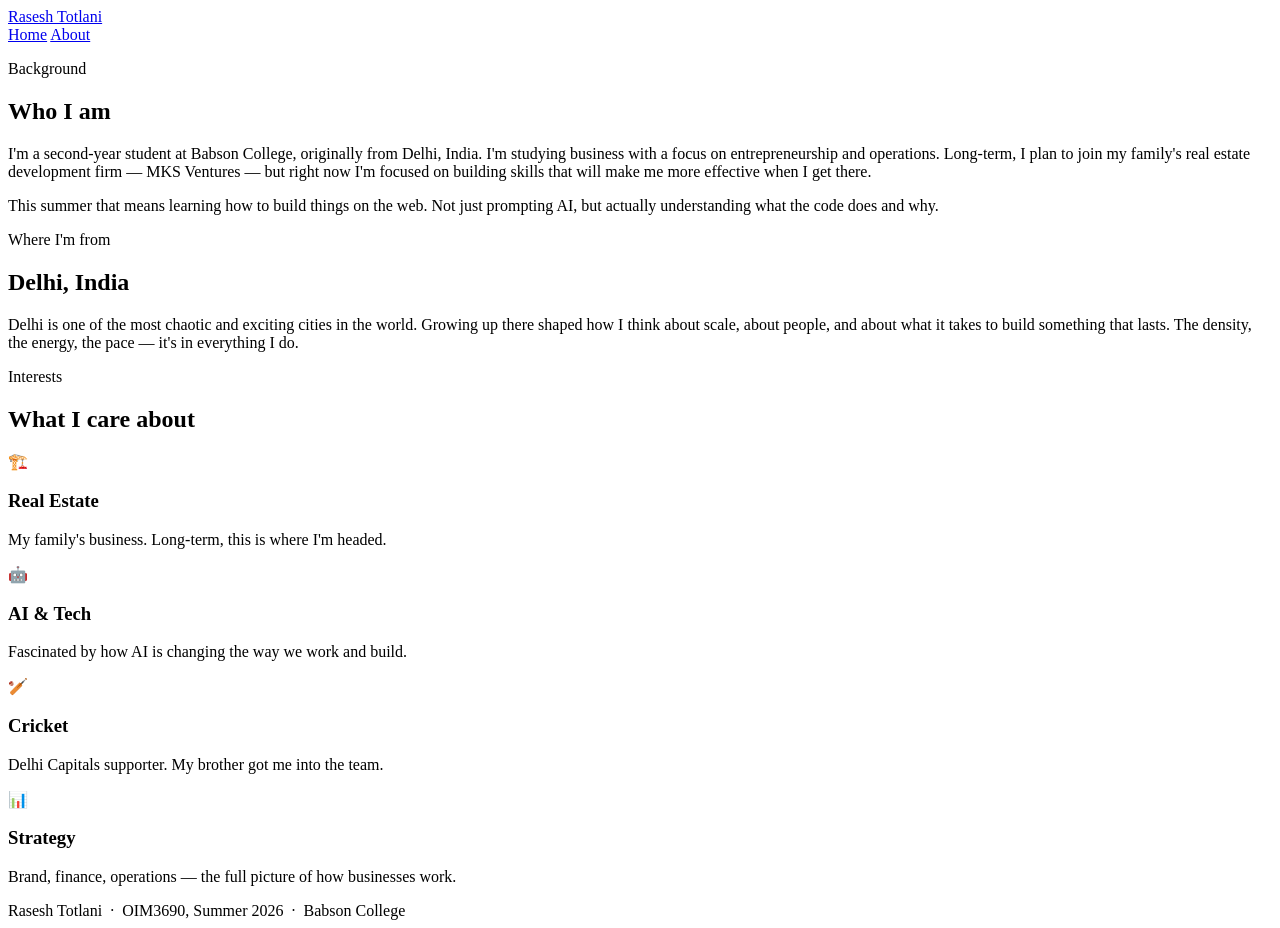
==== about-me.html @ 9bfad537 "updated personal website added an external css stylesheet, updated the content." ====
<!DOCTYPE html>
<html lang="en">
<head>
  <meta charset="UTF-8" />
  <meta name="viewport" content="width=device-width, initial-scale=1.0" />
  <title>About — Rasesh Totlani</title>
  <link rel="preconnect" href="https://fonts.googleapis.com" />
  <link rel="preconnect" href="https://fonts.gstatic.com" crossorigin />
  <link href="https://fonts.googleapis.com/css2?family=Cormorant+Garamond:ital,wght@0,300;0,400;1,300;1,400&family=Inter:wght@300;400;500&display=swap" rel="stylesheet" />
  <link rel="stylesheet" href="css/styles.css" />
</head>
<body>

  <header>
    <a href="index.html" class="site-name">Rasesh Totlani</a>
    <nav>
      <a href="index.html">Home</a>
      <a href="about-me.html" class="active">About</a>
    </nav>
  </header>

  <div class="page-wrap">

    <section>
      <p class="section-label">Background</p>
      <h2>Who I am</h2>
      <p>
        I'm a second-year student at Babson College, originally from Delhi, India. I'm studying business with a focus on entrepreneurship and operations. Long-term, I plan to join my family's real estate development firm — MKS Ventures — but right now I'm focused on building skills that will make me more effective when I get there.
      </p>
      <p>
        This summer that means learning how to build things on the web. Not just prompting AI, but actually understanding what the code does and why.
      </p>
    </section>

    <section>
      <p class="section-label">Where I'm from</p>
      <h2>Delhi, India</h2>
      <p>
        Delhi is one of the most chaotic and exciting cities in the world. Growing up there shaped how I think about scale, about people, and about what it takes to build something that lasts. The density, the energy, the pace — it's in everything I do.
      </p>
    </section>

    <section>
      <p class="section-label">Interests</p>
      <h2>What I care about</h2>

      <div class="interests-grid">
        <div class="interest-card">
          <span class="icon">🏗️</span>
          <h3>Real Estate</h3>
          <p>My family's business. Long-term, this is where I'm headed.</p>
        </div>
        <div class="interest-card">
          <span class="icon">🤖</span>
          <h3>AI & Tech</h3>
          <p>Fascinated by how AI is changing the way we work and build.</p>
        </div>
        <div class="interest-card">
          <span class="icon">🏏</span>
          <h3>Cricket</h3>
          <p>Delhi Capitals supporter. My brother got me into the team.</p>
        </div>
        <div class="interest-card">
          <span class="icon">📊</span>
          <h3>Strategy</h3>
          <p>Brand, finance, operations — the full picture of how businesses work.</p>
        </div>
      </div>
    </section>

  </div>

  <footer>
    Rasesh Totlani &nbsp;·&nbsp; OIM3690, Summer 2026 &nbsp;·&nbsp; Babson College
  </footer>

</body>
</html>
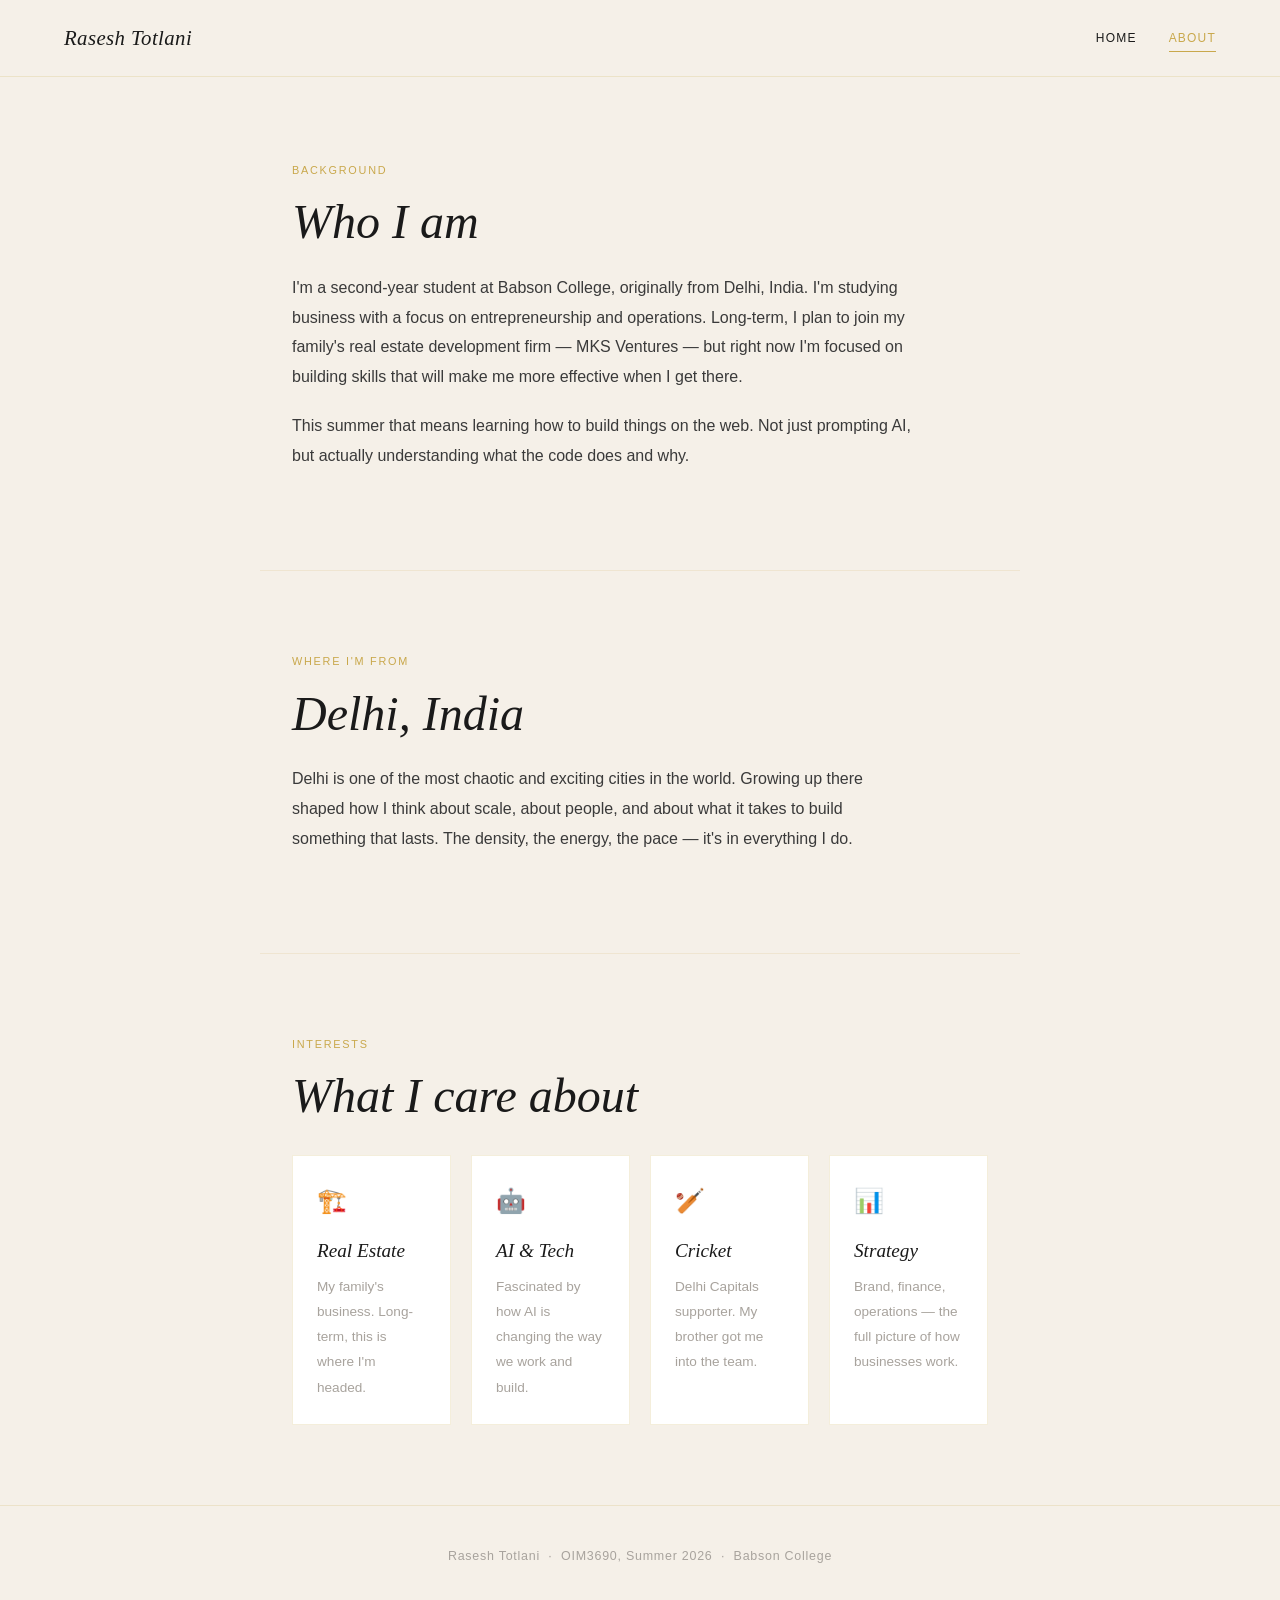
==== commit 25026bf0: "links updated links to connect css" ====
--- a/about-me.html
+++ b/about-me.html
@@ -7,7 +7,7 @@
   <link rel="preconnect" href="https://fonts.googleapis.com" />
   <link rel="preconnect" href="https://fonts.gstatic.com" crossorigin />
   <link href="https://fonts.googleapis.com/css2?family=Cormorant+Garamond:ital,wght@0,300;0,400;1,300;1,400&family=Inter:wght@300;400;500&display=swap" rel="stylesheet" />
-  <link rel="stylesheet" href="css/styles.css" />
+  <link rel="stylesheet" href="styles.css" />
 </head>
 <body>
 
--- a/styles.css
+++ b/styles.css
@@ -0,0 +1,278 @@
+/* Rasesh Totlani — Personal Site
+   username.github.io */
+
+*, *::before, *::after { box-sizing: border-box; margin: 0; padding: 0; }
+
+:root {
+  --gold:     #C9A84C;
+  --cream:    #F5F0E8;
+  --charcoal: #1A1A1A;
+  --grey:     #A8A39D;
+  --white:    #FFFFFF;
+  --display:  'Cormorant Garamond', Georgia, serif;
+  --body:     'Inter', Helvetica, sans-serif;
+}
+
+html { scroll-behavior: smooth; }
+
+body {
+  background: var(--cream);
+  color: var(--charcoal);
+  font-family: var(--body);
+  font-weight: 300;
+  line-height: 1.75;
+  overflow-x: hidden;
+}
+
+img {
+  max-width: 100%;
+  height: auto;
+}
+
+a {
+  color: var(--gold);
+  text-decoration: none;
+}
+
+a:hover {
+  text-decoration: underline;
+}
+
+/* ── NAV ── */
+header {
+  position: fixed;
+  top: 0; left: 0;
+  width: 100%;
+  z-index: 100;
+  display: flex;
+  align-items: center;
+  justify-content: space-between;
+  padding: 1.25rem 3rem;
+  background: rgba(245, 240, 232, 0.93);
+  backdrop-filter: blur(8px);
+  border-bottom: 1px solid rgba(201, 168, 76, 0.2);
+}
+
+.site-name {
+  font-family: var(--display);
+  font-size: 1.3rem;
+  font-weight: 400;
+  font-style: italic;
+  color: var(--charcoal);
+  text-decoration: none;
+  letter-spacing: 0.02em;
+}
+
+nav {
+  display: flex;
+  gap: 2rem;
+}
+
+nav a {
+  font-family: var(--body);
+  font-size: 0.75rem;
+  letter-spacing: 0.1em;
+  text-transform: uppercase;
+  color: var(--charcoal);
+  text-decoration: none;
+  position: relative;
+  transition: color 0.2s;
+}
+
+nav a::after {
+  content: '';
+  position: absolute;
+  bottom: -3px; left: 0;
+  width: 0; height: 1px;
+  background: var(--gold);
+  transition: width 0.3s ease;
+}
+
+nav a:hover { color: var(--gold); }
+nav a:hover::after,
+nav a.active::after { width: 100%; }
+nav a.active { color: var(--gold); }
+
+/* ── HERO ── */
+.hero {
+  min-height: 100vh;
+  display: flex;
+  flex-direction: column;
+  align-items: center;
+  justify-content: center;
+  text-align: center;
+  padding: 8rem 2rem 4rem;
+}
+
+.hero-eyebrow {
+  font-family: var(--body);
+  font-size: 0.72rem;
+  letter-spacing: 0.18em;
+  text-transform: uppercase;
+  color: var(--gold);
+  margin-bottom: 1.5rem;
+}
+
+.hero h1 {
+  font-family: var(--display);
+  font-size: clamp(3.5rem, 9vw, 7rem);
+  font-weight: 300;
+  font-style: italic;
+  color: var(--charcoal);
+  line-height: 1.05;
+  letter-spacing: -0.01em;
+  margin-bottom: 1.5rem;
+}
+
+.hero-sub {
+  font-family: var(--body);
+  font-size: 0.9rem;
+  color: var(--grey);
+  letter-spacing: 0.06em;
+  max-width: 380px;
+  line-height: 1.8;
+}
+
+.hero-divider {
+  width: 40px;
+  height: 1px;
+  background: var(--gold);
+  margin: 2rem auto;
+}
+
+/* ── SECTIONS ── */
+.page-wrap {
+  padding-top: 80px;
+}
+
+section {
+  max-width: 760px;
+  margin: 0 auto;
+  padding: 5rem 2rem;
+  border-bottom: 1px solid rgba(201, 168, 76, 0.15);
+}
+
+section:last-of-type {
+  border-bottom: none;
+}
+
+.section-label {
+  font-family: var(--body);
+  font-size: 0.68rem;
+  letter-spacing: 0.16em;
+  text-transform: uppercase;
+  color: var(--gold);
+  margin-bottom: 1rem;
+}
+
+section h2 {
+  font-family: var(--display);
+  font-size: clamp(2rem, 4vw, 3rem);
+  font-weight: 300;
+  font-style: italic;
+  color: var(--charcoal);
+  margin-bottom: 1.5rem;
+  line-height: 1.1;
+}
+
+section p {
+  font-size: 1rem;
+  color: #3a3a3a;
+  margin-bottom: 1.25rem;
+  line-height: 1.85;
+  max-width: 620px;
+}
+
+/* ── INTERESTS GRID ── */
+.interests-grid {
+  display: grid;
+  grid-template-columns: 1fr;
+  gap: 1.25rem;
+  margin-top: 2rem;
+}
+
+.interest-card {
+  background: var(--white);
+  border: 1px solid rgba(201, 168, 76, 0.2);
+  padding: 1.5rem;
+  transition: transform 0.2s, box-shadow 0.2s;
+}
+
+.interest-card:hover {
+  transform: translateY(-3px);
+  box-shadow: 0 8px 24px rgba(0,0,0,0.06);
+}
+
+.interest-card .icon {
+  font-size: 1.5rem;
+  display: block;
+  margin-bottom: 0.75rem;
+}
+
+.interest-card h3 {
+  font-family: var(--display);
+  font-size: 1.2rem;
+  font-weight: 400;
+  font-style: italic;
+  color: var(--charcoal);
+  margin-bottom: 0.4rem;
+}
+
+.interest-card p {
+  font-size: 0.85rem;
+  color: var(--grey);
+  margin: 0;
+  max-width: none;
+}
+
+/* ── FOOTER ── */
+footer {
+  text-align: center;
+  padding: 2.5rem 2rem;
+  font-family: var(--body);
+  font-size: 0.78rem;
+  color: var(--grey);
+  border-top: 1px solid rgba(201, 168, 76, 0.2);
+  letter-spacing: 0.06em;
+}
+
+/* ── RESPONSIVE ── */
+@media (min-width: 576px) {
+  .interests-grid {
+    grid-template-columns: repeat(2, 1fr);
+  }
+}
+
+@media (min-width: 768px) {
+  .interests-grid {
+    grid-template-columns: repeat(2, 1fr);
+  }
+
+  header {
+    padding: 1.25rem 4rem;
+  }
+}
+
+@media (min-width: 1024px) {
+  .interests-grid {
+    grid-template-columns: repeat(4, 1fr);
+  }
+}
+
+@media (max-width: 600px) {
+  header {
+    padding: 1rem 1.5rem;
+  }
+
+  nav {
+    gap: 1.25rem;
+  }
+
+  nav a {
+    font-size: 0.68rem;
+  }
+
+  section {
+    padding: 3.5rem 1.5rem;
+  }
+}
